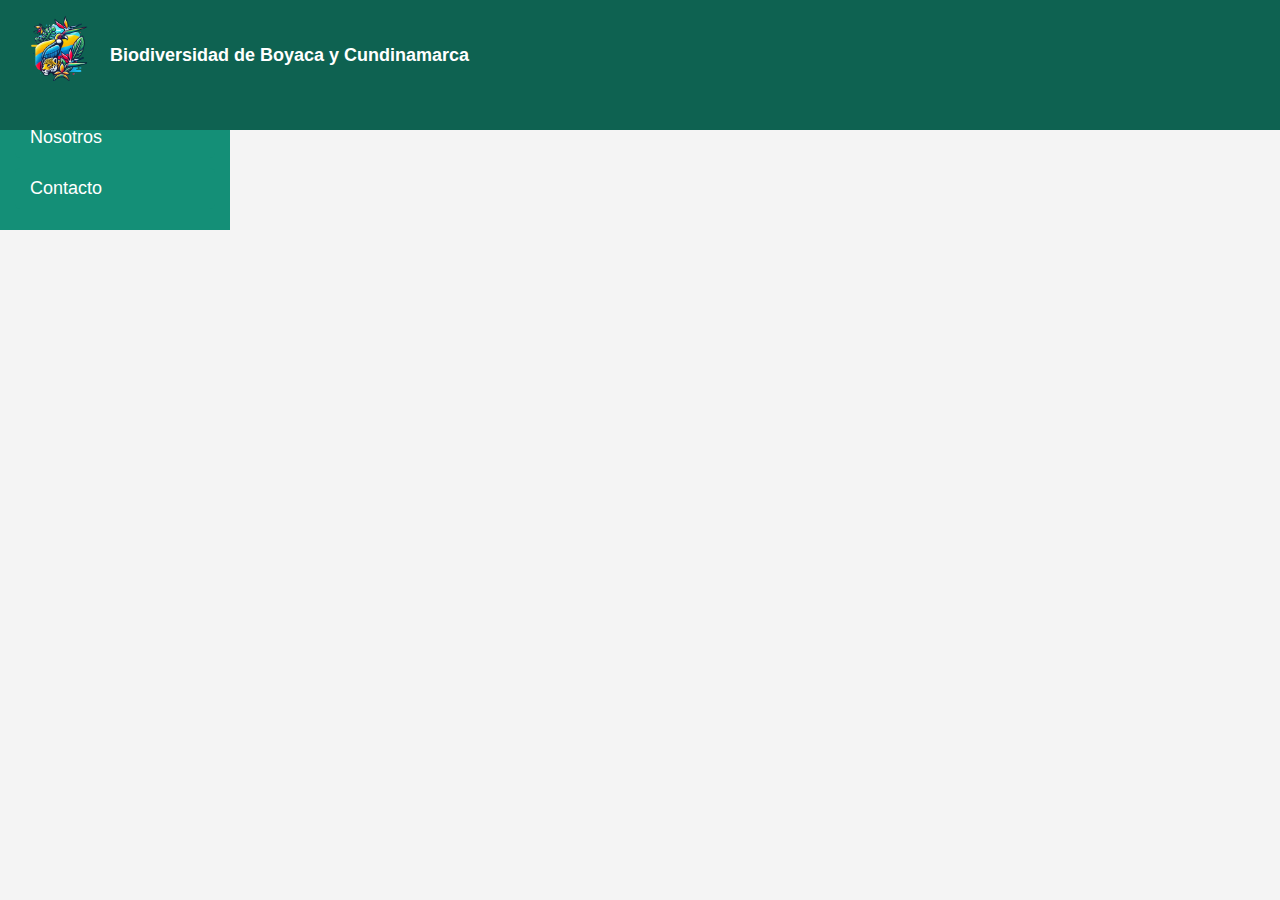
==== index.html @ 18b5d7af "first commit" ====
<!DOCTYPE html>
<html lang="en">
<head>
    <meta charset="UTF-8">
    <meta name="viewport" content="width=device-width, initial-scale=1.0">
    <link rel="stylesheet" href="css/styles.css">
    <link rel="stylesheet" href="css/vertstyles.css">
    <link rel="stylesheet" href="css/barrasuperior.css">
    <title>Biodiversidad</title>
</head>
<body>
    <!--<nav class="menu">
        <div class="logo">
            <a>
                <img src="imagenes/logo.png" alt="Biodiversidad de Boyaca y Cundinamarca">Biodiversidad de Boyaca y Cundinamarca
            </a>
        </div>
        <ul>
            <li><a href="#">Inicio</a></li>
            <li><a href="#">Mapas</a></li>
            <li><a href="#">Boyaca</a></li>
            <li><a href="#">Cundinamarca</a></li>
        </ul>
    </nav>-->
    <!--Barra superior-->
    <header class="top-bar">
        <div class="logo">
            <img src="imagenes/logo.png" alt="Biodiversidad">
            <span>Biodiversidad de Boyaca y Cundinamarca</span>
        </div>
    </header>

    <!--Menu vertical-->
    <nav class="vertical-menu">
        <!--<div class="logo">
            <a href="#home">
                <img src="imagenes/logo.png" alt="Biodiversidad">
                <span>Biodiversidad de Boyaca y Cundinamarca</span>
            </a>
        </div>-->
        <ul>
            <li><a href="#home">Inicio</a></li>
            <li><a href="#services">Servicios</a></li>
            <li><a href="#about">Nosotros</a></li>
            <li><a href="#contact">Contacto</a></li>
        </ul>
    </nav>

    <main>
        <!-- Contenido de la página -->
    </main>
</body>
</html>
---- css/styles.css ----
body {
    font-family: 'Gill Sans', 'Gill Sans MT', Calibri, 'Trebuchet MS', sans-serif;
    background-color: #f4f4f4;
    margin: 0;
    padding: 0;
    display: flex;
    flex-direction: column;
}

.top-bar {
    background-color: #0e6251;
    color: white;
    padding: 10px 20px;
    display: flex;
    align-items: center;
    position: fixed;
    top: 0;
    width: 100%;
    z-index: 1000;
}

.logo {
    display: flex;
    align-items: center;
}

.logo img {
    width: 50px; /* Tamaño del logo */
    height: auto;
    margin-right: 10px;
}

.logo span {
    text-align: center;
    font-size: 20px; /* Tamaño del texto */
    font-weight: bold;
}

.vertical-menu {
    width: 200px;
    background-color: #444;
    padding-top: 60px; /* Para evitar que se superponga con la barra superior */
    position: fixed;
    top: 0;
    left: 0;
    height: 100%;
    overflow-x: hidden;
    overflow-y: auto;
}

.vertical-menu ul {
    list-style-type: none;
    padding: 0;
    margin: 0;
}

.vertical-menu li {
    margin: 0;
}

.vertical-menu a {
    display: block;
    padding: 15px;
    text-decoration: none;
    color: white;
    font-size: 18px;
}

.vertical-menu a:hover {
    background-color: #575757;
}

main {
    margin-left: 200px; /* Espacio para el menú vertical */
    padding: 20px;
    margin-top: 60px; /* Espacio para la barra superior */
}
---- css/vertstyles.css ----
.vertical-menu {
    width: 200px; /* Ancho del menú */
    height: 200px;
    background-color: #148f77 ; /* Color de fondo del menú */
    padding: 15px; /* Espaciado interno del menú */
}

.logo {
    text-align: center;
    margin-bottom: 20px;
}

.logo a {
    text-decoration: none;
    color: white;
    display: flex;
    flex-direction: column;
    align-items: center;
}

.logo img {
    width: 80px;
    height: auto;
    margin-bottom: 10px;
}

.logo span {
    font-size: 18px;
    font-weight: bold;
}
.vertical-menu ul {
    list-style-type: none; /* Quitar viñetas */
    padding: 0;
    margin: 0;
}

.vertical-menu li {
    margin-bottom: 10px; /* Espaciado entre los elementos del menú */
}

.vertical-menu a {
    display: block;
    color: white;
    text-decoration: none;
    padding: 10px 15px; /* Espaciado interno de los enlaces */
    background-color: #148f77;
    border-radius: 5px;
    transition: background-color 0.3s ease;
}

.vertical-menu a:hover {
    background-color: #e8f8f5; /* Color de fondo al pasar el cursor */
}
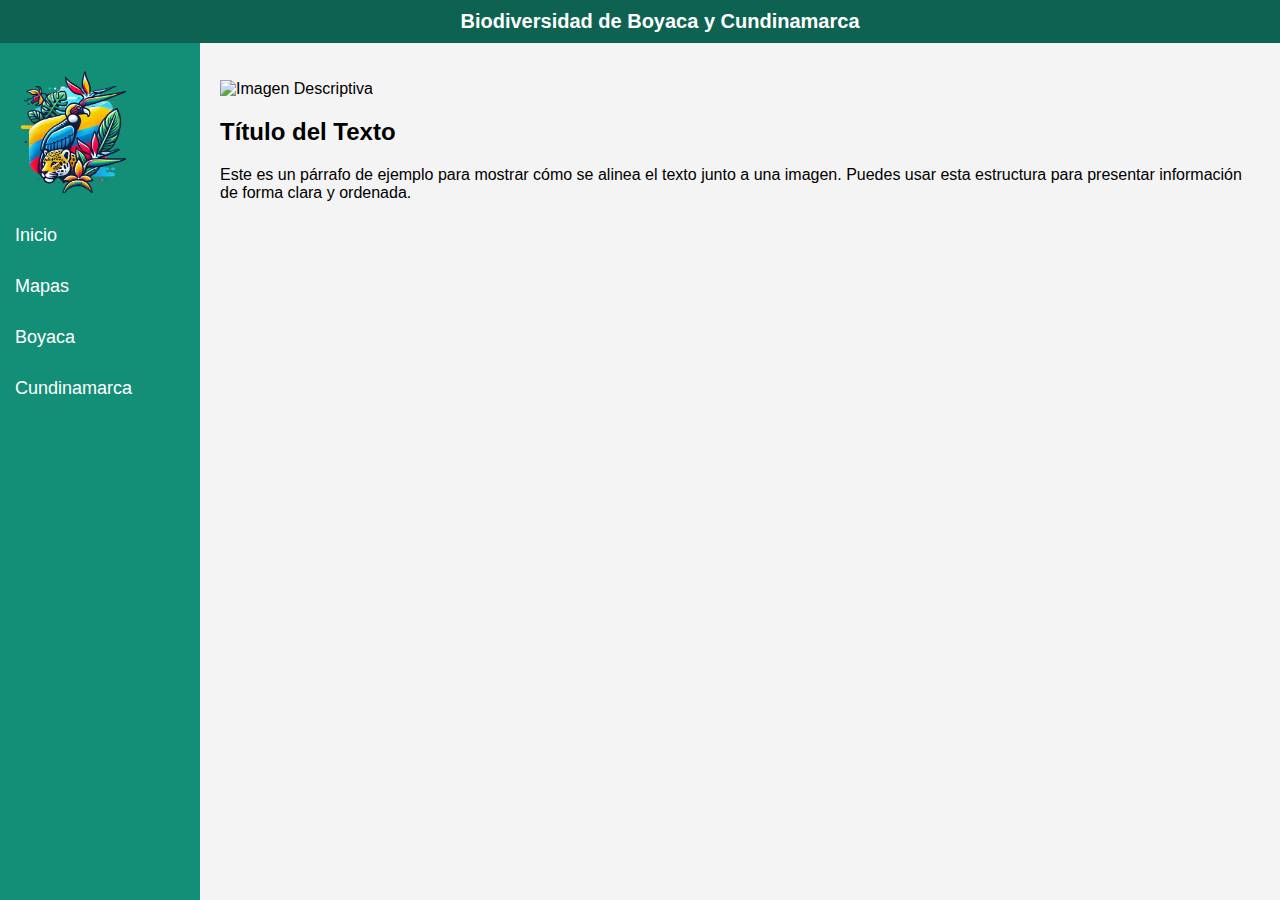
==== commit aca6ea1d: "actualizacion" ====
--- a/index.html
+++ b/index.html
@@ -4,50 +4,41 @@
     <meta charset="UTF-8">
     <meta name="viewport" content="width=device-width, initial-scale=1.0">
     <link rel="stylesheet" href="css/styles.css">
-    <link rel="stylesheet" href="css/vertstyles.css">
-    <link rel="stylesheet" href="css/barrasuperior.css">
-    <title>Biodiversidad</title>
+        <title>Biodiversidad</title>
 </head>
 <body>
-    <!--<nav class="menu">
-        <div class="logo">
-            <a>
-                <img src="imagenes/logo.png" alt="Biodiversidad de Boyaca y Cundinamarca">Biodiversidad de Boyaca y Cundinamarca
-            </a>
-        </div>
-        <ul>
-            <li><a href="#">Inicio</a></li>
-            <li><a href="#">Mapas</a></li>
-            <li><a href="#">Boyaca</a></li>
-            <li><a href="#">Cundinamarca</a></li>
-        </ul>
-    </nav>-->
     <!--Barra superior-->
     <header class="top-bar">
-        <div class="logo">
-            <img src="imagenes/logo.png" alt="Biodiversidad">
+        <div class="centar-texto">
+            <!--<img src="imagenes/logo.png" alt="Biodiversidad">-->
             <span>Biodiversidad de Boyaca y Cundinamarca</span>
         </div>
     </header>
 
     <!--Menu vertical-->
     <nav class="vertical-menu">
-        <!--<div class="logo">
-            <a href="#home">
-                <img src="imagenes/logo.png" alt="Biodiversidad">
-                <span>Biodiversidad de Boyaca y Cundinamarca</span>
-            </a>
-        </div>-->
+        <div class="logo">
+            <img src="imagenes/logo.png" alt="Biodiversidad">
+        </div>
         <ul>
-            <li><a href="#home">Inicio</a></li>
-            <li><a href="#services">Servicios</a></li>
-            <li><a href="#about">Nosotros</a></li>
-            <li><a href="#contact">Contacto</a></li>
+            <li><a href="index.html">Inicio</a></li>
+            <li><a href="mapas.html">Mapas</a></li>
+            <li><a href="boyaca.html">Boyaca</a></li>
+            <li><a href="cundinamarca.html">Cundinamarca</a></li>
         </ul>
     </nav>
 
     <main>
-        <!-- Contenido de la página -->
+        <!-- aqui va lo de carrusel -->
+        <div class="row">
+            <div class="column">
+                <img src="imagen.jpg" alt="Imagen Descriptiva">
+            </div>
+            <div class="column">
+                <h2>Título del Texto</h2>
+                <p>Este es un párrafo de ejemplo para mostrar cómo se alinea el texto junto a una imagen. Puedes usar esta estructura para presentar información de forma clara y ordenada.</p>
+            </div>
+        </div>
     </main>
 </body>
 </html>--- a/css/styles.css
+++ b/css/styles.css
@@ -13,32 +13,43 @@
     padding: 10px 20px;
     display: flex;
     align-items: center;
+    justify-content: center;
     position: fixed;
+    
     top: 0;
     width: 100%;
     z-index: 1000;
 }
 
+.centar-texto {
+    display: inline-block;
+    font-size: 20px; /* Tamaño del texto */
+    font-weight: bold;
+}
 .logo {
     display: flex;
     align-items: center;
 }
 
 .logo img {
-    width: 50px; /* Tamaño del logo */
+    width: 150px; /* Tamaño del logo */
     height: auto;
     margin-right: 10px;
+    /*flex: 1;*/
+    display: flex;
+    justify-content: center;
+    align-items: center;
 }
 
 .logo span {
-    text-align: center;
+    display: inline-block;
     font-size: 20px; /* Tamaño del texto */
     font-weight: bold;
 }
 
 .vertical-menu {
     width: 200px;
-    background-color: #444;
+    background-color: #148f77;
     padding-top: 60px; /* Para evitar que se superponga con la barra superior */
     position: fixed;
     top: 0;
@@ -67,7 +78,7 @@
 }
 
 .vertical-menu a:hover {
-    background-color: #575757;
+    background-color: #148f77;
 }
 
 main {
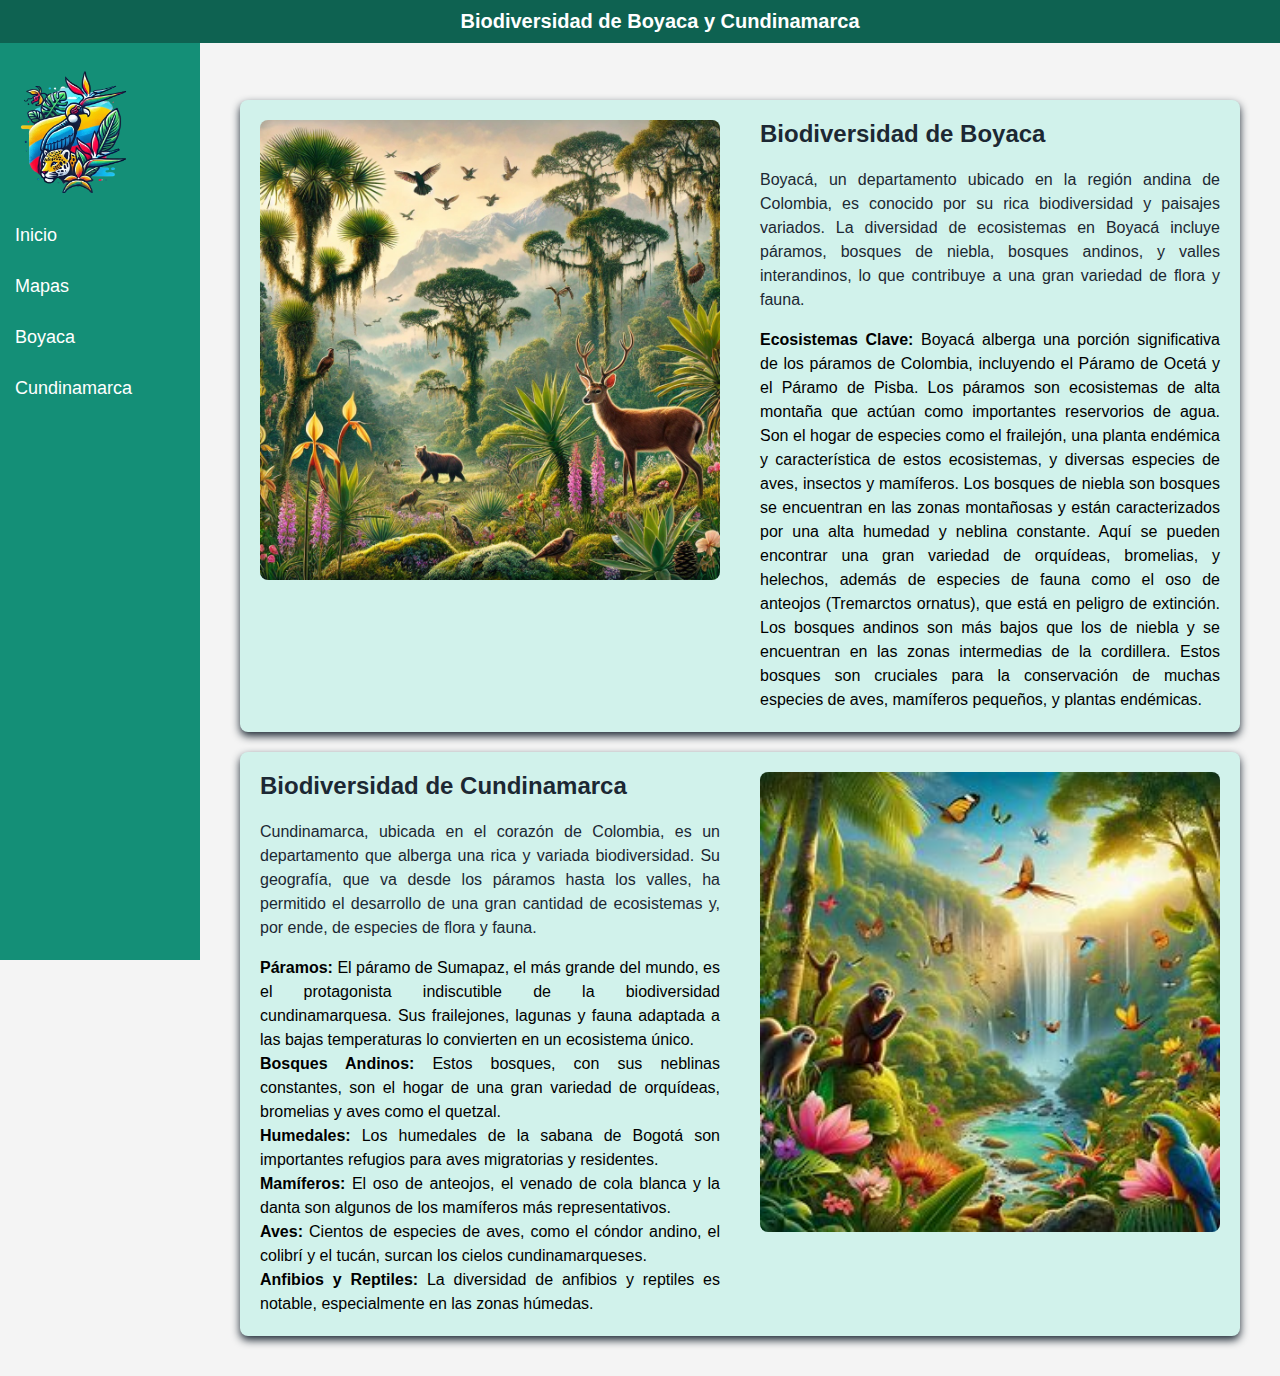
==== commit 5bf3a203: "Primera actualización" ====
--- a/index.html
+++ b/index.html
@@ -4,7 +4,8 @@
     <meta charset="UTF-8">
     <meta name="viewport" content="width=device-width, initial-scale=1.0">
     <link rel="stylesheet" href="css/styles.css">
-        <title>Biodiversidad</title>
+    <link rel="stylesheet" href="css/filaycolumna.css">
+    <title>Biodiversidad</title>
 </head>
 <body>
     <!--Barra superior-->
@@ -32,11 +33,31 @@
         <!-- aqui va lo de carrusel -->
         <div class="row">
             <div class="column">
-                <img src="imagen.jpg" alt="Imagen Descriptiva">
+                <img src="imagenes/Boyaca/biodiversidad.jpg" alt="Biodiversidad de Boyaca">
             </div>
             <div class="column">
-                <h2>Título del Texto</h2>
-                <p>Este es un párrafo de ejemplo para mostrar cómo se alinea el texto junto a una imagen. Puedes usar esta estructura para presentar información de forma clara y ordenada.</p>
+                <h2>Biodiversidad de Boyaca</h2>
+                <p>Boyacá, un departamento ubicado en la región andina de Colombia, es conocido por su rica biodiversidad y paisajes variados. La diversidad de ecosistemas en Boyacá incluye páramos, bosques de niebla, bosques andinos, y valles interandinos, lo que contribuye a una gran variedad de flora y fauna.</p>
+                <ul>
+                    <li><strong>Ecosistemas Clave:</strong> Boyacá alberga una porción significativa de los páramos de Colombia, incluyendo el Páramo de Ocetá y el Páramo de Pisba. Los páramos son ecosistemas de alta montaña que actúan como importantes reservorios de agua. Son el hogar de especies como el frailejón, una planta endémica y característica de estos ecosistemas, y diversas especies de aves, insectos y mamíferos. Los bosques de niebla son bosques se encuentran en las zonas montañosas y están caracterizados por una alta humedad y neblina constante. Aquí se pueden encontrar una gran variedad de orquídeas, bromelias, y helechos, además de especies de fauna como el oso de anteojos (Tremarctos ornatus), que está en peligro de extinción. Los bosques andinos son más bajos que los de niebla y se encuentran en las zonas intermedias de la cordillera. Estos bosques son cruciales para la conservación de muchas especies de aves, mamíferos pequeños, y plantas endémicas.</li>
+                </ul>
+            </div>
+        </div>
+        <div class="row">
+            <div class="column">
+                <h2>Biodiversidad de Cundinamarca</h2>
+                <p>Cundinamarca, ubicada en el corazón de Colombia, es un departamento que alberga una rica y variada biodiversidad. Su geografía, que va desde los páramos hasta los valles, ha permitido el desarrollo de una gran cantidad de ecosistemas y, por ende, de especies de flora y fauna.</p>
+                <ul>
+                    <li><strong>Páramos:</strong> El páramo de Sumapaz, el más grande del mundo, es el protagonista indiscutible de la biodiversidad cundinamarquesa. Sus frailejones, lagunas y fauna adaptada a las bajas temperaturas lo convierten en un ecosistema único.</li>
+                    <li><strong>Bosques Andinos:</strong> Estos bosques, con sus neblinas constantes, son el hogar de una gran variedad de orquídeas, bromelias y aves como el quetzal.</li>
+                    <li><strong>Humedales:</strong> Los humedales de la sabana de Bogotá son importantes refugios para aves migratorias y residentes.</li>
+                    <li><strong>Mamíferos:</strong> El oso de anteojos, el venado de cola blanca y la danta son algunos de los mamíferos más representativos.</li>
+                    <li><strong>Aves:</strong> Cientos de especies de aves, como el cóndor andino, el colibrí y el tucán, surcan los cielos cundinamarqueses.</li>
+                    <li><strong>Anfibios y Reptiles:</strong> La diversidad de anfibios y reptiles es notable, especialmente en las zonas húmedas.</li>
+                </ul>
+            </div>
+            <div class="column">
+                <img src="imagenes/Cundinamarca/biodiversidad.jpeg" alt="Biodiversidad de Cundinamarca">
             </div>
         </div>
     </main>
--- a/css/filaycolumna.css
+++ b/css/filaycolumna.css
@@ -0,0 +1,43 @@
+.row {
+    display: flex;
+    flex-direction: row;
+    background-color: #d1f2eb;
+    border-radius: 8px;
+    box-shadow: 0 4px 8px #1c2833;
+    overflow: hidden;
+    max-width: 100%;
+    margin: 20px;
+}
+
+.column {
+    flex: 1;
+    padding: 20px;
+}
+
+.column img {
+    width: 100%;
+    height: auto;
+    border-radius: 8px;
+}
+
+.column h2 {
+    margin-top: 0;
+    font-size: 24px;
+    color: #1c2833;
+}
+
+.column p {
+    color: #1c2833;
+    font-size: 16px;
+    line-height: 1.5;
+    text-align: justify;
+}
+
+.column ul {
+    list-style-type: none; /* Tipo de viñeta */
+    font-size: 16px;
+    line-height: 1.5;
+    text-align: justify;
+    margin: 0;
+    padding: 0;
+}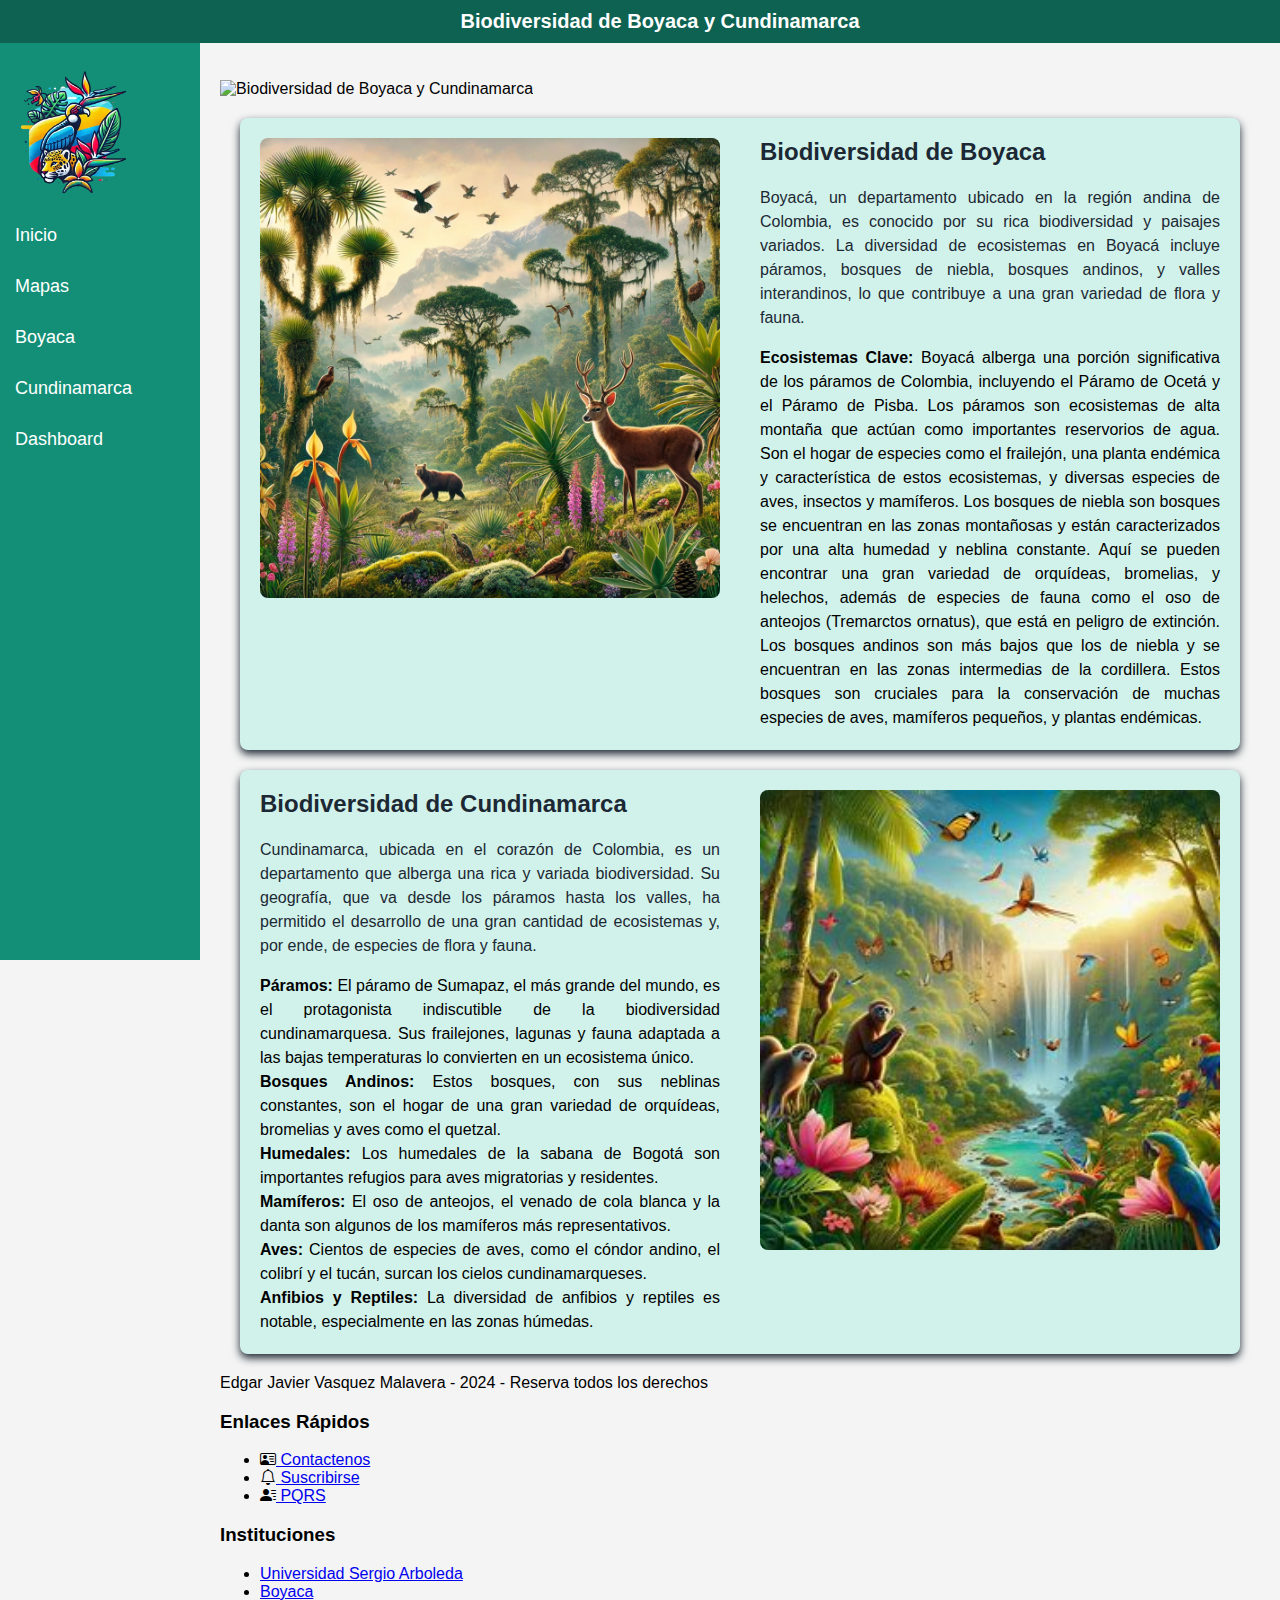
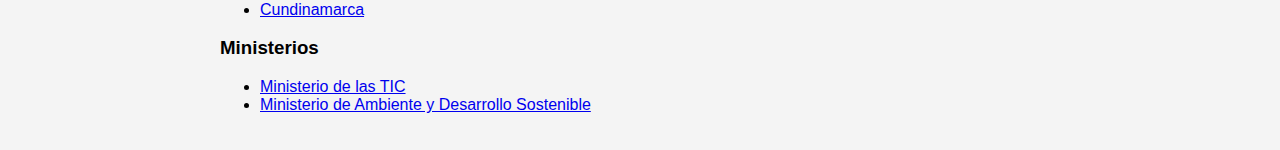
==== commit 836b8832: "Segunda actualización" ====
--- a/index.html
+++ b/index.html
@@ -1,65 +1,106 @@
-<!DOCTYPE html>
-<html lang="en">
-<head>
-    <meta charset="UTF-8">
-    <meta name="viewport" content="width=device-width, initial-scale=1.0">
-    <link rel="stylesheet" href="css/styles.css">
-    <link rel="stylesheet" href="css/filaycolumna.css">
-    <title>Biodiversidad</title>
-</head>
-<body>
-    <!--Barra superior-->
-    <header class="top-bar">
-        <div class="centar-texto">
-            <!--<img src="imagenes/logo.png" alt="Biodiversidad">-->
-            <span>Biodiversidad de Boyaca y Cundinamarca</span>
-        </div>
-    </header>
-
-    <!--Menu vertical-->
-    <nav class="vertical-menu">
-        <div class="logo">
-            <img src="imagenes/logo.png" alt="Biodiversidad">
-        </div>
-        <ul>
-            <li><a href="index.html">Inicio</a></li>
-            <li><a href="mapas.html">Mapas</a></li>
-            <li><a href="boyaca.html">Boyaca</a></li>
-            <li><a href="cundinamarca.html">Cundinamarca</a></li>
-        </ul>
-    </nav>
-
-    <main>
-        <!-- aqui va lo de carrusel -->
-        <div class="row">
-            <div class="column">
-                <img src="imagenes/Boyaca/biodiversidad.jpg" alt="Biodiversidad de Boyaca">
-            </div>
-            <div class="column">
-                <h2>Biodiversidad de Boyaca</h2>
-                <p>Boyacá, un departamento ubicado en la región andina de Colombia, es conocido por su rica biodiversidad y paisajes variados. La diversidad de ecosistemas en Boyacá incluye páramos, bosques de niebla, bosques andinos, y valles interandinos, lo que contribuye a una gran variedad de flora y fauna.</p>
-                <ul>
-                    <li><strong>Ecosistemas Clave:</strong> Boyacá alberga una porción significativa de los páramos de Colombia, incluyendo el Páramo de Ocetá y el Páramo de Pisba. Los páramos son ecosistemas de alta montaña que actúan como importantes reservorios de agua. Son el hogar de especies como el frailejón, una planta endémica y característica de estos ecosistemas, y diversas especies de aves, insectos y mamíferos. Los bosques de niebla son bosques se encuentran en las zonas montañosas y están caracterizados por una alta humedad y neblina constante. Aquí se pueden encontrar una gran variedad de orquídeas, bromelias, y helechos, además de especies de fauna como el oso de anteojos (Tremarctos ornatus), que está en peligro de extinción. Los bosques andinos son más bajos que los de niebla y se encuentran en las zonas intermedias de la cordillera. Estos bosques son cruciales para la conservación de muchas especies de aves, mamíferos pequeños, y plantas endémicas.</li>
-                </ul>
-            </div>
-        </div>
-        <div class="row">
-            <div class="column">
-                <h2>Biodiversidad de Cundinamarca</h2>
-                <p>Cundinamarca, ubicada en el corazón de Colombia, es un departamento que alberga una rica y variada biodiversidad. Su geografía, que va desde los páramos hasta los valles, ha permitido el desarrollo de una gran cantidad de ecosistemas y, por ende, de especies de flora y fauna.</p>
-                <ul>
-                    <li><strong>Páramos:</strong> El páramo de Sumapaz, el más grande del mundo, es el protagonista indiscutible de la biodiversidad cundinamarquesa. Sus frailejones, lagunas y fauna adaptada a las bajas temperaturas lo convierten en un ecosistema único.</li>
-                    <li><strong>Bosques Andinos:</strong> Estos bosques, con sus neblinas constantes, son el hogar de una gran variedad de orquídeas, bromelias y aves como el quetzal.</li>
-                    <li><strong>Humedales:</strong> Los humedales de la sabana de Bogotá son importantes refugios para aves migratorias y residentes.</li>
-                    <li><strong>Mamíferos:</strong> El oso de anteojos, el venado de cola blanca y la danta son algunos de los mamíferos más representativos.</li>
-                    <li><strong>Aves:</strong> Cientos de especies de aves, como el cóndor andino, el colibrí y el tucán, surcan los cielos cundinamarqueses.</li>
-                    <li><strong>Anfibios y Reptiles:</strong> La diversidad de anfibios y reptiles es notable, especialmente en las zonas húmedas.</li>
-                </ul>
-            </div>
-            <div class="column">
-                <img src="imagenes/Cundinamarca/biodiversidad.jpeg" alt="Biodiversidad de Cundinamarca">
-            </div>
-        </div>
-    </main>
-</body>
+<!DOCTYPE html>
+<html lang="en">
+<head>
+    <meta charset="UTF-8">
+    <meta name="viewport" content="width=device-width, initial-scale=1.0">
+    <link rel="stylesheet" href="https://cdn.jsdelivr.net/npm/bootstrap-icons@1.11.3/font/bootstrap-icons.min.css">
+    <link rel="stylesheet" href="css/styles.css">
+    <link rel="stylesheet" href="css/filaycolumna.css">
+    <link rel="stylesheet" href="css/imageindex.css">
+    <link rel="stylesheet" href="css/footer.css">
+    <title>Biodiversidad</title>
+</head>
+<body>
+    <!--Barra superior-->
+    <header class="top-bar">
+        <div class="centar-texto">
+            <!--<img src="imagenes/logo.png" alt="Biodiversidad">-->
+            <span>Biodiversidad de Boyaca y Cundinamarca</span>
+        </div>
+    </header>
+
+    <!--Menu vertical-->
+    <nav class="vertical-menu">
+        <div class="logo">
+            <img src="imagenes/logo.png" alt="Biodiversidad">
+        </div>
+        <ul>
+            <li><a href="index.html">Inicio</a></li>
+            <li><a href="mapas.html">Mapas</a></li>
+            <li><a href="boyaca.html">Boyaca</a></li>
+            <li><a href="cundinamarca.html">Cundinamarca</a></li>
+            <li><a href="dashboard.html">Dashboard</a></li>
+        </ul>
+    </nav>
+
+    <main>
+        <!--aqui va el banner en imagen dinamica-->
+        <div class="image-container">
+            <img src="imagenes/imagenes/biocundiboyacense.jpg" alt="Biodiversidad de Boyaca y Cundinamarca">
+        </div>
+        <div class="row">
+            <div class="column">
+                <img src="imagenes/Boyaca/biodiversidad.jpg" alt="Biodiversidad de Boyaca">
+            </div>
+            <div class="column">
+                <h2>Biodiversidad de Boyaca</h2>
+                <p>Boyacá, un departamento ubicado en la región andina de Colombia, es conocido por su rica biodiversidad y paisajes variados. La diversidad de ecosistemas en Boyacá incluye páramos, bosques de niebla, bosques andinos, y valles interandinos, lo que contribuye a una gran variedad de flora y fauna.</p>
+                <ul>
+                    <li><strong>Ecosistemas Clave:</strong> Boyacá alberga una porción significativa de los páramos de Colombia, incluyendo el Páramo de Ocetá y el Páramo de Pisba. Los páramos son ecosistemas de alta montaña que actúan como importantes reservorios de agua. Son el hogar de especies como el frailejón, una planta endémica y característica de estos ecosistemas, y diversas especies de aves, insectos y mamíferos. Los bosques de niebla son bosques se encuentran en las zonas montañosas y están caracterizados por una alta humedad y neblina constante. Aquí se pueden encontrar una gran variedad de orquídeas, bromelias, y helechos, además de especies de fauna como el oso de anteojos (Tremarctos ornatus), que está en peligro de extinción. Los bosques andinos son más bajos que los de niebla y se encuentran en las zonas intermedias de la cordillera. Estos bosques son cruciales para la conservación de muchas especies de aves, mamíferos pequeños, y plantas endémicas.</li>
+                </ul>
+            </div>
+        </div>
+        <div class="row">
+            <div class="column">
+                <h2>Biodiversidad de Cundinamarca</h2>
+                <p>Cundinamarca, ubicada en el corazón de Colombia, es un departamento que alberga una rica y variada biodiversidad. Su geografía, que va desde los páramos hasta los valles, ha permitido el desarrollo de una gran cantidad de ecosistemas y, por ende, de especies de flora y fauna.</p>
+                <ul>
+                    <li><strong>Páramos:</strong> El páramo de Sumapaz, el más grande del mundo, es el protagonista indiscutible de la biodiversidad cundinamarquesa. Sus frailejones, lagunas y fauna adaptada a las bajas temperaturas lo convierten en un ecosistema único.</li>
+                    <li><strong>Bosques Andinos:</strong> Estos bosques, con sus neblinas constantes, son el hogar de una gran variedad de orquídeas, bromelias y aves como el quetzal.</li>
+                    <li><strong>Humedales:</strong> Los humedales de la sabana de Bogotá son importantes refugios para aves migratorias y residentes.</li>
+                    <li><strong>Mamíferos:</strong> El oso de anteojos, el venado de cola blanca y la danta son algunos de los mamíferos más representativos.</li>
+                    <li><strong>Aves:</strong> Cientos de especies de aves, como el cóndor andino, el colibrí y el tucán, surcan los cielos cundinamarqueses.</li>
+                    <li><strong>Anfibios y Reptiles:</strong> La diversidad de anfibios y reptiles es notable, especialmente en las zonas húmedas.</li>
+                </ul>
+            </div>
+            <div class="column">
+                <img src="imagenes/Cundinamarca/biodiversidad.jpeg" alt="Biodiversidad de Cundinamarca">
+            </div>
+        </div>
+        <footer>
+            <div class="footer-container">
+                <div class="footer-column">
+                    <p>Edgar Javier Vasquez Malavera - 2024 - Reserva todos los derechos</p>
+                </div>
+                <div class="footer-column">
+                    <h3>Enlaces Rápidos</h3>
+                    <ul>
+                        <li><i class="bi bi-person-vcard"></i><a href="contacetnos.html"> Contactenos</a></li>
+                        <li><i class="bi bi-bell"></i><a href="suscribirse.html"> Suscribirse</a></li>
+                        <li><i class="bi bi-person-lines-fill"></i><a href="pqrs.html"> PQRS</a></li>
+                    </ul>
+                </div>
+                <div class="footer-column">
+                    <h3>Instituciones</h3>
+                    <ul>
+                        <li><a href="https://www.usergioarboleda.edu.co/">Universidad Sergio Arboleda</a></li>
+                        <li><a href="https://www.corpoboyaca.gov.co/">Boyaca</a></li>
+                        <li><a href="https://www.car.gov.co/">Cundinamarca</a></li>
+                    </ul>
+                </div>
+                <div class="footer-column">
+                    <h3>Ministerios</h3>
+                    <ul>
+                        <li><a href="https://www.mintic.gov.co/portal/inicio/">Ministerio de las TIC</a></li>
+                        <li><a href="https://www.minambiente.gov.co/">Ministerio de Ambiente y Desarrollo Sostenible</a></li>
+                    </ul>
+                    <!--<form action="#" method="post">
+                        <input type="email" placeholder="Tu email" required>
+                        <button type="submit">Suscribirse</button>
+                    </form>-->
+                </div>
+            </div>
+        </footer>
+    </main>
+</body>
 </html>